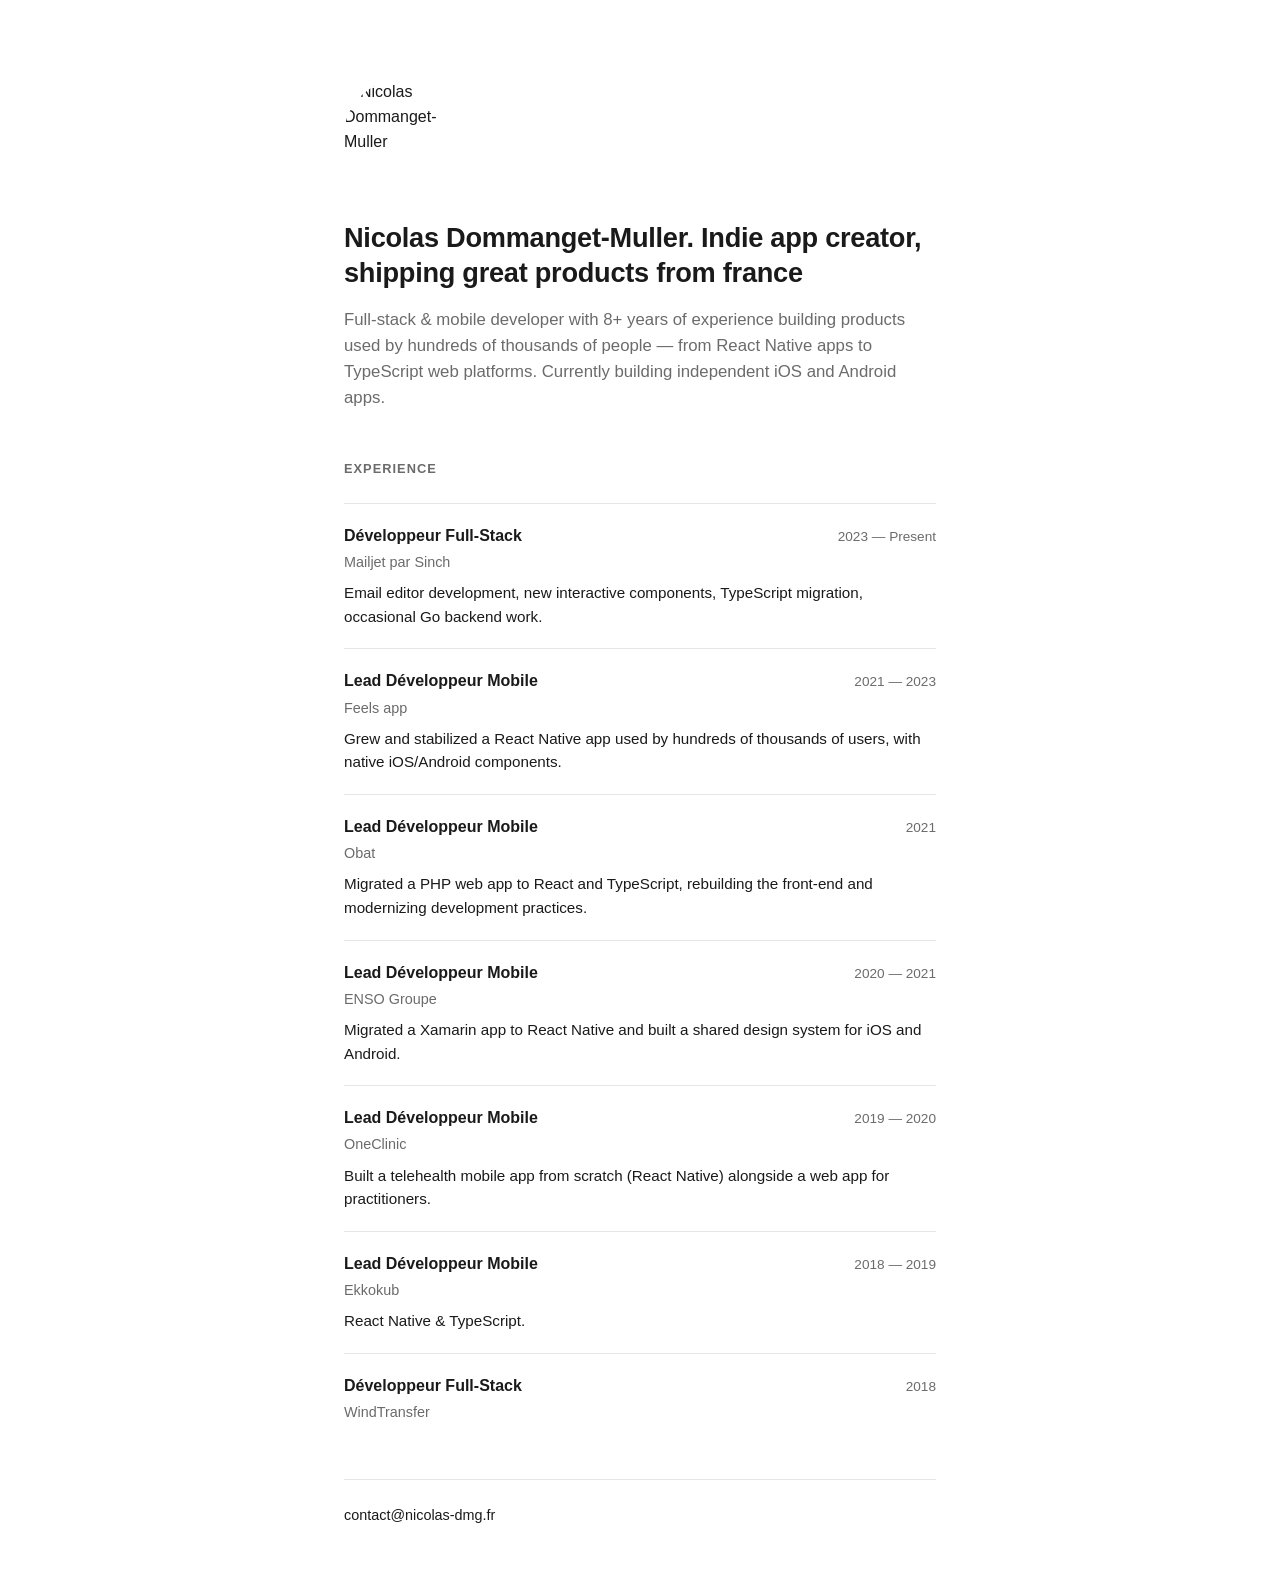
==== index.html @ ff837e32 "10 sep." ====
<!DOCTYPE html>
<html lang="en">
<head>
  <meta charset="UTF-8" />
  <meta name="viewport" content="width=device-width, initial-scale=1.0" />
  <title>Nicolas Dommanget-Muller</title>
  <link rel="stylesheet" href="style.css" />
</head>
<body>
  <main>
    <img
      class="avatar"
      src="https://avatars.githubusercontent.com/u/46563166"
      alt="Nicolas Dommanget-Muller"
      width="112"
      height="112"
    />

    <h1>Nicolas Dommanget-Muller. Indie app creator, shipping great products from france</h1>

    <p class="intro">
      Full-stack &amp; mobile developer with 8+ years of experience building products used
      by hundreds of thousands of people &mdash; from React Native apps to TypeScript web
      platforms. Currently building independent iOS and Android apps.
    </p>

    <section class="experience">
      <h2>Experience</h2>

      <div class="item">
        <div class="item-head">
          <span class="role">Développeur Full-Stack</span>
          <span class="dates">2023 &mdash; Present</span>
        </div>
        <div class="company">Mailjet par Sinch</div>
        <p>Email editor development, new interactive components, TypeScript migration, occasional Go backend work.</p>
      </div>

      <div class="item">
        <div class="item-head">
          <span class="role">Lead Développeur Mobile</span>
          <span class="dates">2021 &mdash; 2023</span>
        </div>
        <div class="company">Feels app</div>
        <p>Grew and stabilized a React Native app used by hundreds of thousands of users, with native iOS/Android components.</p>
      </div>

      <div class="item">
        <div class="item-head">
          <span class="role">Lead Développeur Mobile</span>
          <span class="dates">2021</span>
        </div>
        <div class="company">Obat</div>
        <p>Migrated a PHP web app to React and TypeScript, rebuilding the front-end and modernizing development practices.</p>
      </div>

      <div class="item">
        <div class="item-head">
          <span class="role">Lead Développeur Mobile</span>
          <span class="dates">2020 &mdash; 2021</span>
        </div>
        <div class="company">ENSO Groupe</div>
        <p>Migrated a Xamarin app to React Native and built a shared design system for iOS and Android.</p>
      </div>

      <div class="item">
        <div class="item-head">
          <span class="role">Lead Développeur Mobile</span>
          <span class="dates">2019 &mdash; 2020</span>
        </div>
        <div class="company">OneClinic</div>
        <p>Built a telehealth mobile app from scratch (React Native) alongside a web app for practitioners.</p>
      </div>

      <div class="item">
        <div class="item-head">
          <span class="role">Lead Développeur Mobile</span>
          <span class="dates">2018 &mdash; 2019</span>
        </div>
        <div class="company">Ekkokub</div>
        <p>React Native &amp; TypeScript.</p>
      </div>

      <div class="item">
        <div class="item-head">
          <span class="role">Développeur Full-Stack</span>
          <span class="dates">2018</span>
        </div>
        <div class="company">WindTransfer</div>
      </div>
    </section>

    <footer>
      <a href="mailto:contact@nicolas-dmg.fr">contact@nicolas-dmg.fr</a>
    </footer>
  </main>
</body>
</html>
---- style.css ----
:root {
  color-scheme: light dark;
  --bg: #ffffff;
  --text: #1a1a1a;
  --muted: #6b6b6b;
  --border: #e6e6e6;
  --max-width: 640px;
}

@media (prefers-color-scheme: dark) {
  :root {
    --bg: #111111;
    --text: #f2f2f2;
    --muted: #9a9a9a;
    --border: #2a2a2a;
  }
}

* {
  box-sizing: border-box;
}

body {
  margin: 0;
  background: var(--bg);
  color: var(--text);
  font-family: -apple-system, BlinkMacSystemFont, "Segoe UI", Helvetica, Arial, sans-serif;
  line-height: 1.55;
}

main {
  max-width: var(--max-width);
  margin: 0 auto;
  padding: 5rem 1.5rem 4rem;
}

.avatar {
  display: block;
  width: 7rem;
  height: 7rem;
  border-radius: 50%;
  object-fit: cover;
  margin-bottom: 1.75rem;
}

h1 {
  font-size: 1.7rem;
  font-weight: 600;
  line-height: 1.3;
  margin: 0 0 1rem;
  letter-spacing: -0.01em;
}

.intro {
  color: var(--muted);
  font-size: 1.05rem;
  margin: 0 0 3rem;
}

h2 {
  font-size: 0.8rem;
  text-transform: uppercase;
  letter-spacing: 0.08em;
  color: var(--muted);
  font-weight: 600;
  margin: 0 0 1.5rem;
}

.item {
  padding: 1.25rem 0;
  border-top: 1px solid var(--border);
}

.item:last-child {
  padding-bottom: 0;
}

.item-head {
  display: flex;
  justify-content: space-between;
  align-items: baseline;
  gap: 1rem;
  flex-wrap: wrap;
}

.role {
  font-weight: 600;
}

.dates {
  font-size: 0.85rem;
  color: var(--muted);
  white-space: nowrap;
}

.company {
  color: var(--muted);
  font-size: 0.9rem;
  margin-top: 0.15rem;
}

.item p {
  margin: 0.5rem 0 0;
  font-size: 0.95rem;
}

footer {
  margin-top: 3.5rem;
  padding-top: 1.5rem;
  border-top: 1px solid var(--border);
  font-size: 0.9rem;
}

footer a {
  color: var(--text);
  text-decoration: none;
}

footer a:hover {
  text-decoration: underline;
}
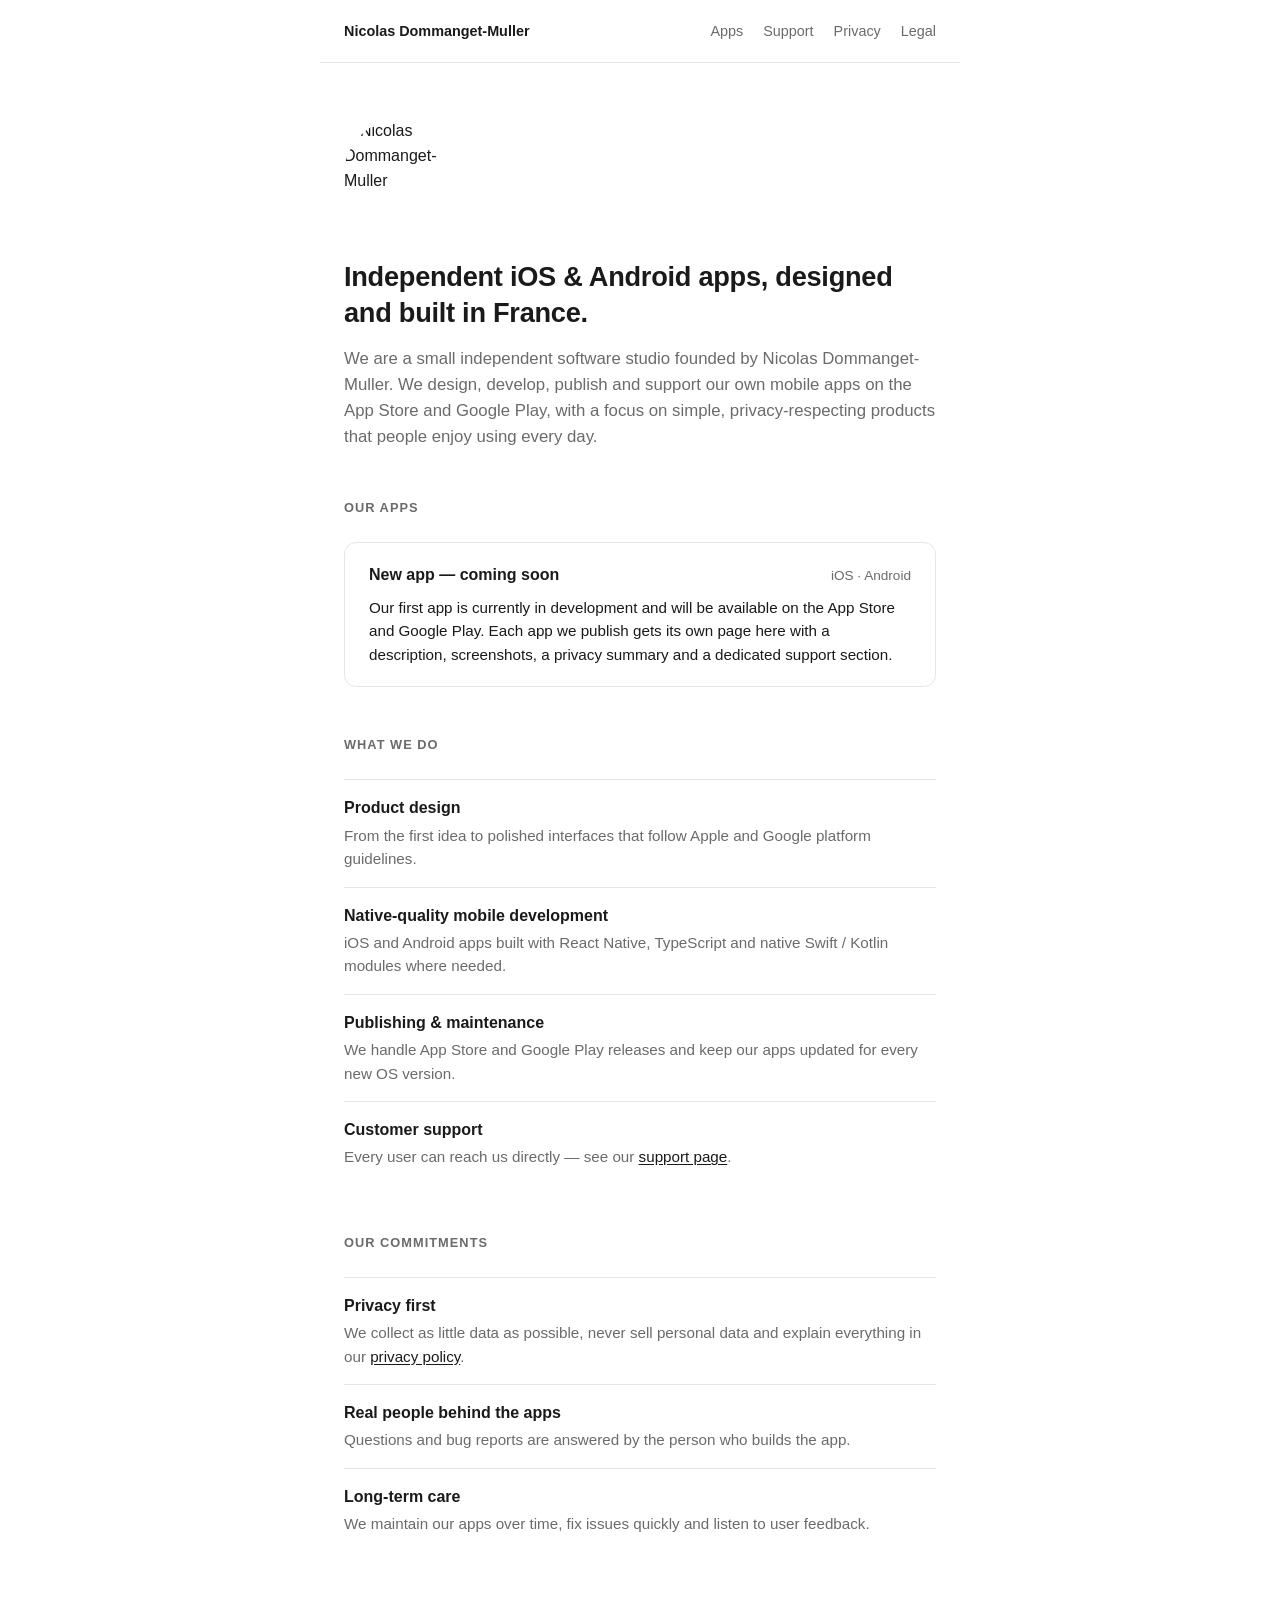
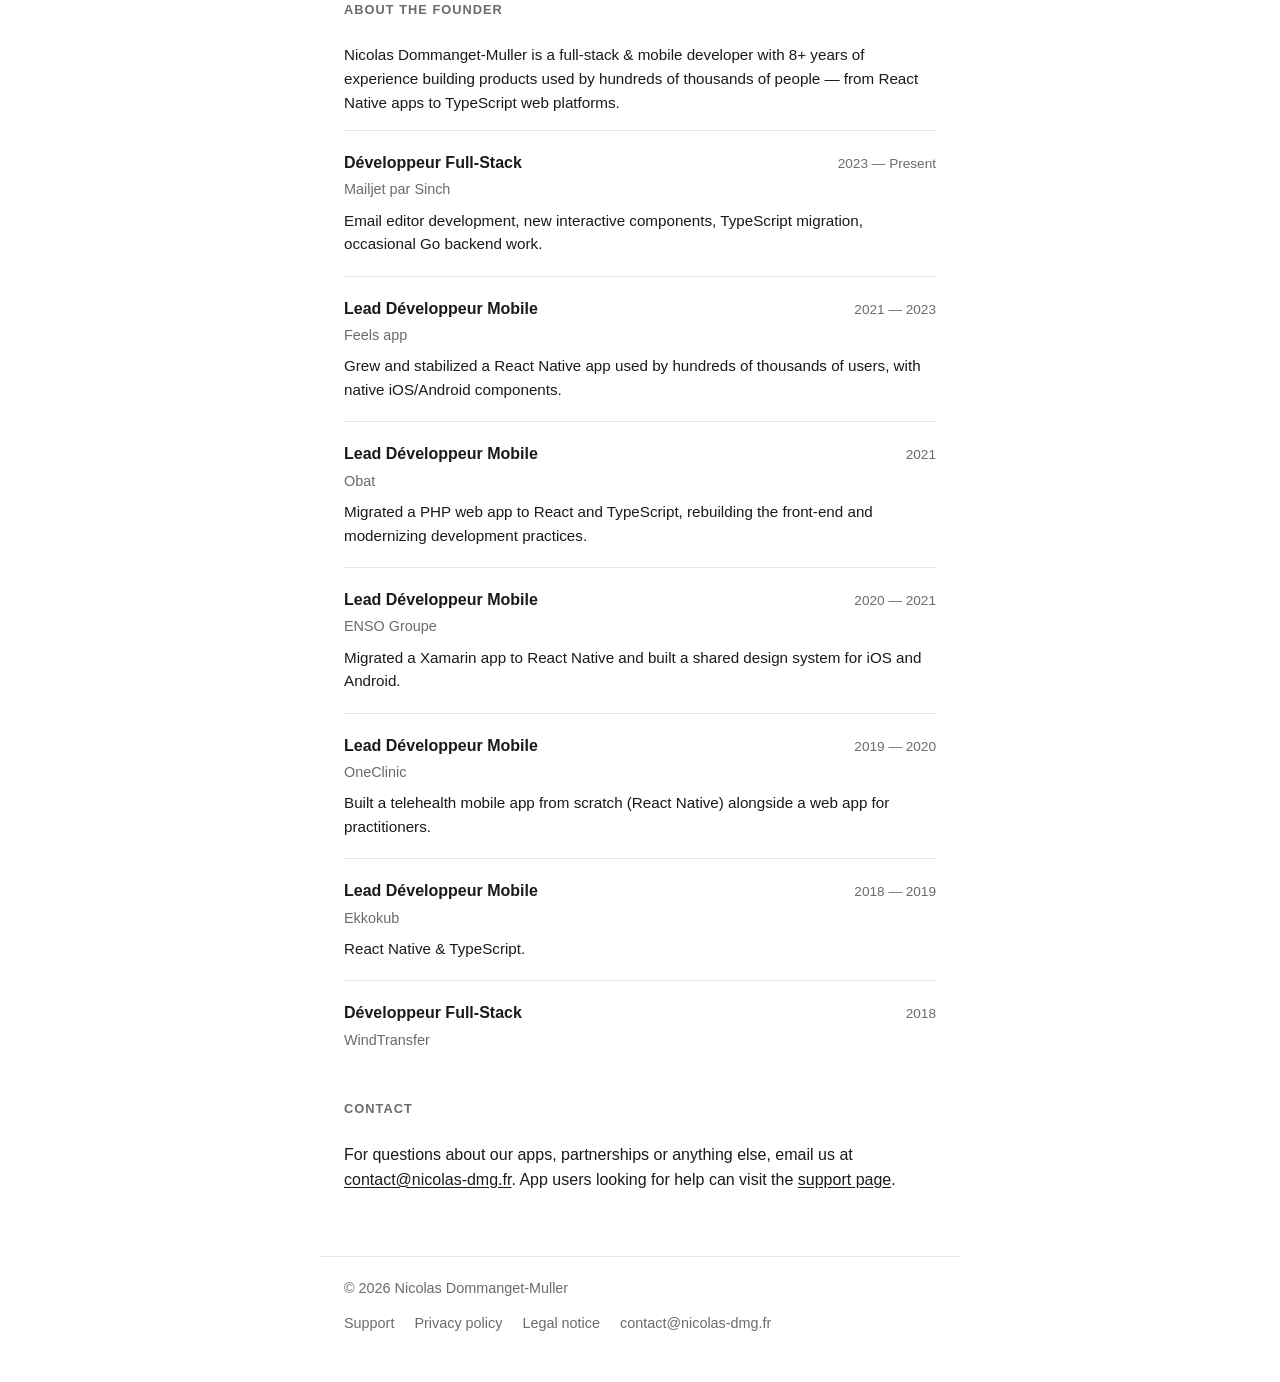
==== commit b32da43a: "Turn site into a full organization website for Apple Developer review Apple flagged nicolas-dmg.fr a" ====
--- a/index.html
+++ b/index.html
@@ -3,10 +3,21 @@
 <head>
   <meta charset="UTF-8" />
   <meta name="viewport" content="width=device-width, initial-scale=1.0" />
-  <title>Nicolas Dommanget-Muller</title>
+  <title>Nicolas Dommanget-Muller — Independent iOS &amp; Android apps</title>
+  <meta name="description" content="Independent studio from France designing, building and supporting iOS and Android apps." />
   <link rel="stylesheet" href="style.css" />
 </head>
 <body>
+  <header class="site-header">
+    <a class="brand" href="index.html">Nicolas Dommanget-Muller</a>
+    <nav>
+      <a href="index.html#apps">Apps</a>
+      <a href="support.html">Support</a>
+      <a href="privacy.html">Privacy</a>
+      <a href="legal.html">Legal</a>
+    </nav>
+  </header>
+
   <main>
     <img
       class="avatar"
@@ -16,16 +27,79 @@
       height="112"
     />
 
-    <h1>Nicolas Dommanget-Muller. Indie app creator, shipping great products from france</h1>
+    <h1>Independent iOS &amp; Android apps, designed and built in France.</h1>
 
     <p class="intro">
-      Full-stack &amp; mobile developer with 8+ years of experience building products used
-      by hundreds of thousands of people &mdash; from React Native apps to TypeScript web
-      platforms. Currently building independent iOS and Android apps.
+      We are a small independent software studio founded by Nicolas Dommanget-Muller.
+      We design, develop, publish and support our own mobile apps on the App Store and
+      Google Play, with a focus on simple, privacy-respecting products that people
+      enjoy using every day.
     </p>
 
+    <section id="apps">
+      <h2>Our apps</h2>
+
+      <div class="card">
+        <div class="item-head">
+          <span class="role">New app — coming soon</span>
+          <span class="dates">iOS &middot; Android</span>
+        </div>
+        <p>
+          Our first app is currently in development and will be available on the App Store
+          and Google Play. Each app we publish gets its own page here with a description,
+          screenshots, a privacy summary and a dedicated support section.
+        </p>
+      </div>
+    </section>
+
+    <section>
+      <h2>What we do</h2>
+      <ul class="features">
+        <li>
+          <strong>Product design</strong>
+          <span>From the first idea to polished interfaces that follow Apple and Google platform guidelines.</span>
+        </li>
+        <li>
+          <strong>Native-quality mobile development</strong>
+          <span>iOS and Android apps built with React Native, TypeScript and native Swift / Kotlin modules where needed.</span>
+        </li>
+        <li>
+          <strong>Publishing &amp; maintenance</strong>
+          <span>We handle App Store and Google Play releases and keep our apps updated for every new OS version.</span>
+        </li>
+        <li>
+          <strong>Customer support</strong>
+          <span>Every user can reach us directly — see our <a href="support.html">support page</a>.</span>
+        </li>
+      </ul>
+    </section>
+
+    <section>
+      <h2>Our commitments</h2>
+      <ul class="features">
+        <li>
+          <strong>Privacy first</strong>
+          <span>We collect as little data as possible, never sell personal data and explain everything in our <a href="privacy.html">privacy policy</a>.</span>
+        </li>
+        <li>
+          <strong>Real people behind the apps</strong>
+          <span>Questions and bug reports are answered by the person who builds the app.</span>
+        </li>
+        <li>
+          <strong>Long-term care</strong>
+          <span>We maintain our apps over time, fix issues quickly and listen to user feedback.</span>
+        </li>
+      </ul>
+    </section>
+
     <section class="experience">
-      <h2>Experience</h2>
+      <h2>About the founder</h2>
+
+      <p class="section-intro">
+        Nicolas Dommanget-Muller is a full-stack &amp; mobile developer with 8+ years of experience
+        building products used by hundreds of thousands of people — from React Native apps to
+        TypeScript web platforms.
+      </p>
 
       <div class="item">
         <div class="item-head">
@@ -90,9 +164,24 @@
       </div>
     </section>
 
-    <footer>
+    <section id="contact">
+      <h2>Contact</h2>
+      <p>
+        For questions about our apps, partnerships or anything else, email us at
+        <a href="mailto:contact@nicolas-dmg.fr">contact@nicolas-dmg.fr</a>.
+        App users looking for help can visit the <a href="support.html">support page</a>.
+      </p>
+    </section>
+  </main>
+
+  <footer class="site-footer">
+    <div>&copy; 2026 Nicolas Dommanget-Muller</div>
+    <nav>
+      <a href="support.html">Support</a>
+      <a href="privacy.html">Privacy policy</a>
+      <a href="legal.html">Legal notice</a>
       <a href="mailto:contact@nicolas-dmg.fr">contact@nicolas-dmg.fr</a>
-    </footer>
-  </main>
+    </nav>
+  </footer>
 </body>
 </html>
--- a/style.css
+++ b/style.css
@@ -31,7 +31,7 @@
 main {
   max-width: var(--max-width);
   margin: 0 auto;
-  padding: 5rem 1.5rem 4rem;
+  padding: 3.5rem 1.5rem 1rem;
 }
 
 .avatar {
@@ -104,18 +104,154 @@
   font-size: 0.95rem;
 }
 
-footer {
-  margin-top: 3.5rem;
-  padding-top: 1.5rem;
-  border-top: 1px solid var(--border);
+a {
+  color: var(--text);
+  text-underline-offset: 2px;
+}
+
+section {
+  margin-bottom: 3rem;
+}
+
+.site-header,
+.site-footer {
+  max-width: var(--max-width);
+  margin: 0 auto;
+  padding: 1.25rem 1.5rem;
+  display: flex;
+  justify-content: space-between;
+  align-items: center;
+  gap: 0.75rem 1.5rem;
+  flex-wrap: wrap;
   font-size: 0.9rem;
 }
 
-footer a {
+.site-header {
+  border-bottom: 1px solid var(--border);
+}
+
+.brand {
+  font-weight: 600;
+  text-decoration: none;
+}
+
+.site-header nav,
+.site-footer nav {
+  display: flex;
+  gap: 0.5rem 1.25rem;
+  flex-wrap: wrap;
+}
+
+.site-header nav a,
+.site-footer nav a {
+  color: var(--muted);
+  text-decoration: none;
+}
+
+.site-header nav a:hover,
+.site-footer nav a:hover,
+.site-header nav a[aria-current="page"] {
   color: var(--text);
-  text-decoration: none;
-}
-
-footer a:hover {
-  text-decoration: underline;
-}
+}
+
+.site-footer {
+  border-top: 1px solid var(--border);
+  color: var(--muted);
+  padding-bottom: 3rem;
+}
+
+.card {
+  border: 1px solid var(--border);
+  border-radius: 12px;
+  padding: 1.25rem 1.5rem;
+}
+
+.card p {
+  margin: 0.5rem 0 0;
+  font-size: 0.95rem;
+}
+
+.card ul {
+  margin: 0.5rem 0 0;
+  padding-left: 1.25rem;
+  font-size: 0.95rem;
+}
+
+.contact-line {
+  font-weight: 600;
+}
+
+.features {
+  list-style: none;
+  margin: 0;
+  padding: 0;
+}
+
+.features li {
+  padding: 1rem 0;
+  border-top: 1px solid var(--border);
+}
+
+.features strong,
+.features span {
+  display: block;
+}
+
+.features span {
+  color: var(--muted);
+  font-size: 0.95rem;
+  margin-top: 0.15rem;
+}
+
+.section-intro {
+  margin: 0 0 1rem;
+  font-size: 0.95rem;
+}
+
+details {
+  border-top: 1px solid var(--border);
+  padding: 1rem 0;
+}
+
+details:last-of-type {
+  border-bottom: 1px solid var(--border);
+}
+
+summary {
+  cursor: pointer;
+  font-weight: 600;
+}
+
+details p {
+  margin: 0.75rem 0 0;
+  color: var(--muted);
+  font-size: 0.95rem;
+}
+
+.prose h2 {
+  margin-top: 2.5rem;
+}
+
+.prose p,
+.prose li {
+  font-size: 0.95rem;
+}
+
+.prose ul {
+  padding-left: 1.25rem;
+}
+
+.prose ul.plain {
+  list-style: none;
+  padding-left: 0;
+}
+
+.updated,
+.muted {
+  color: var(--muted);
+}
+
+.updated {
+  font-size: 0.9rem;
+  margin-top: -0.5rem;
+}
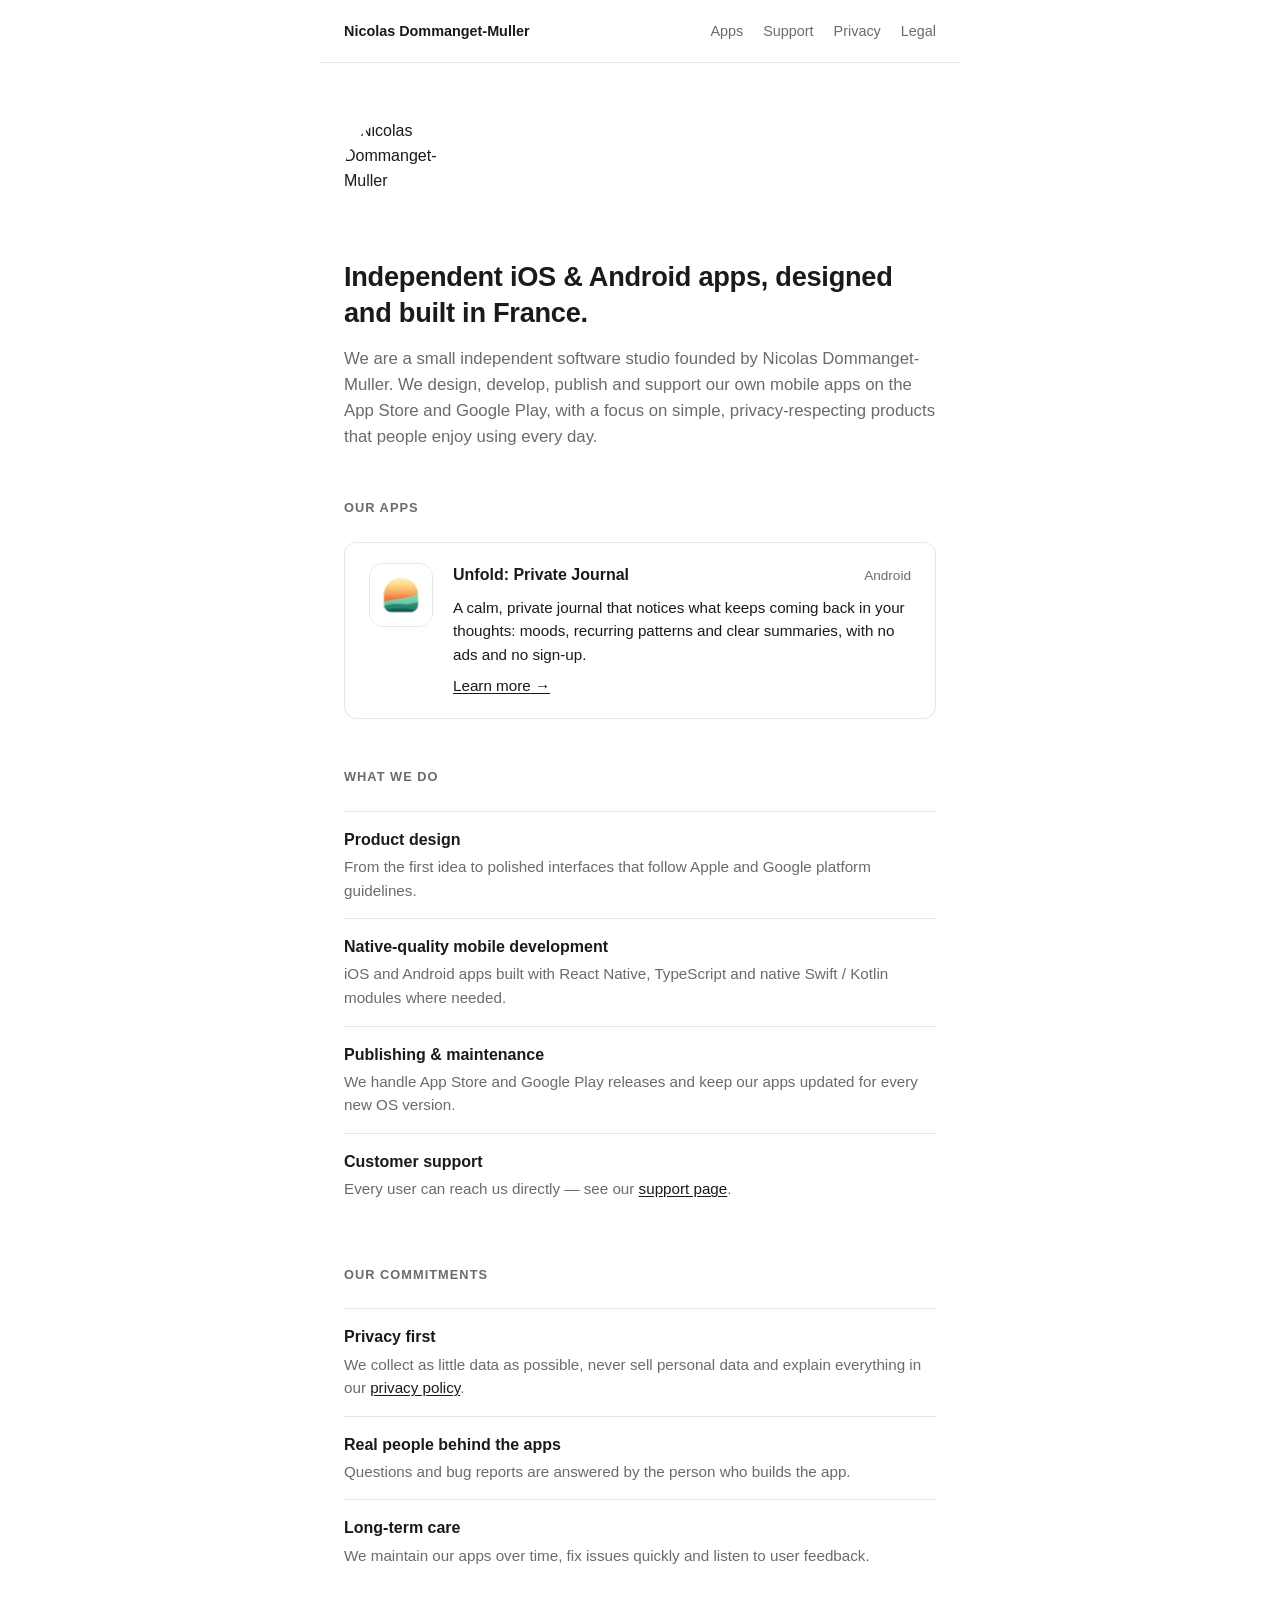
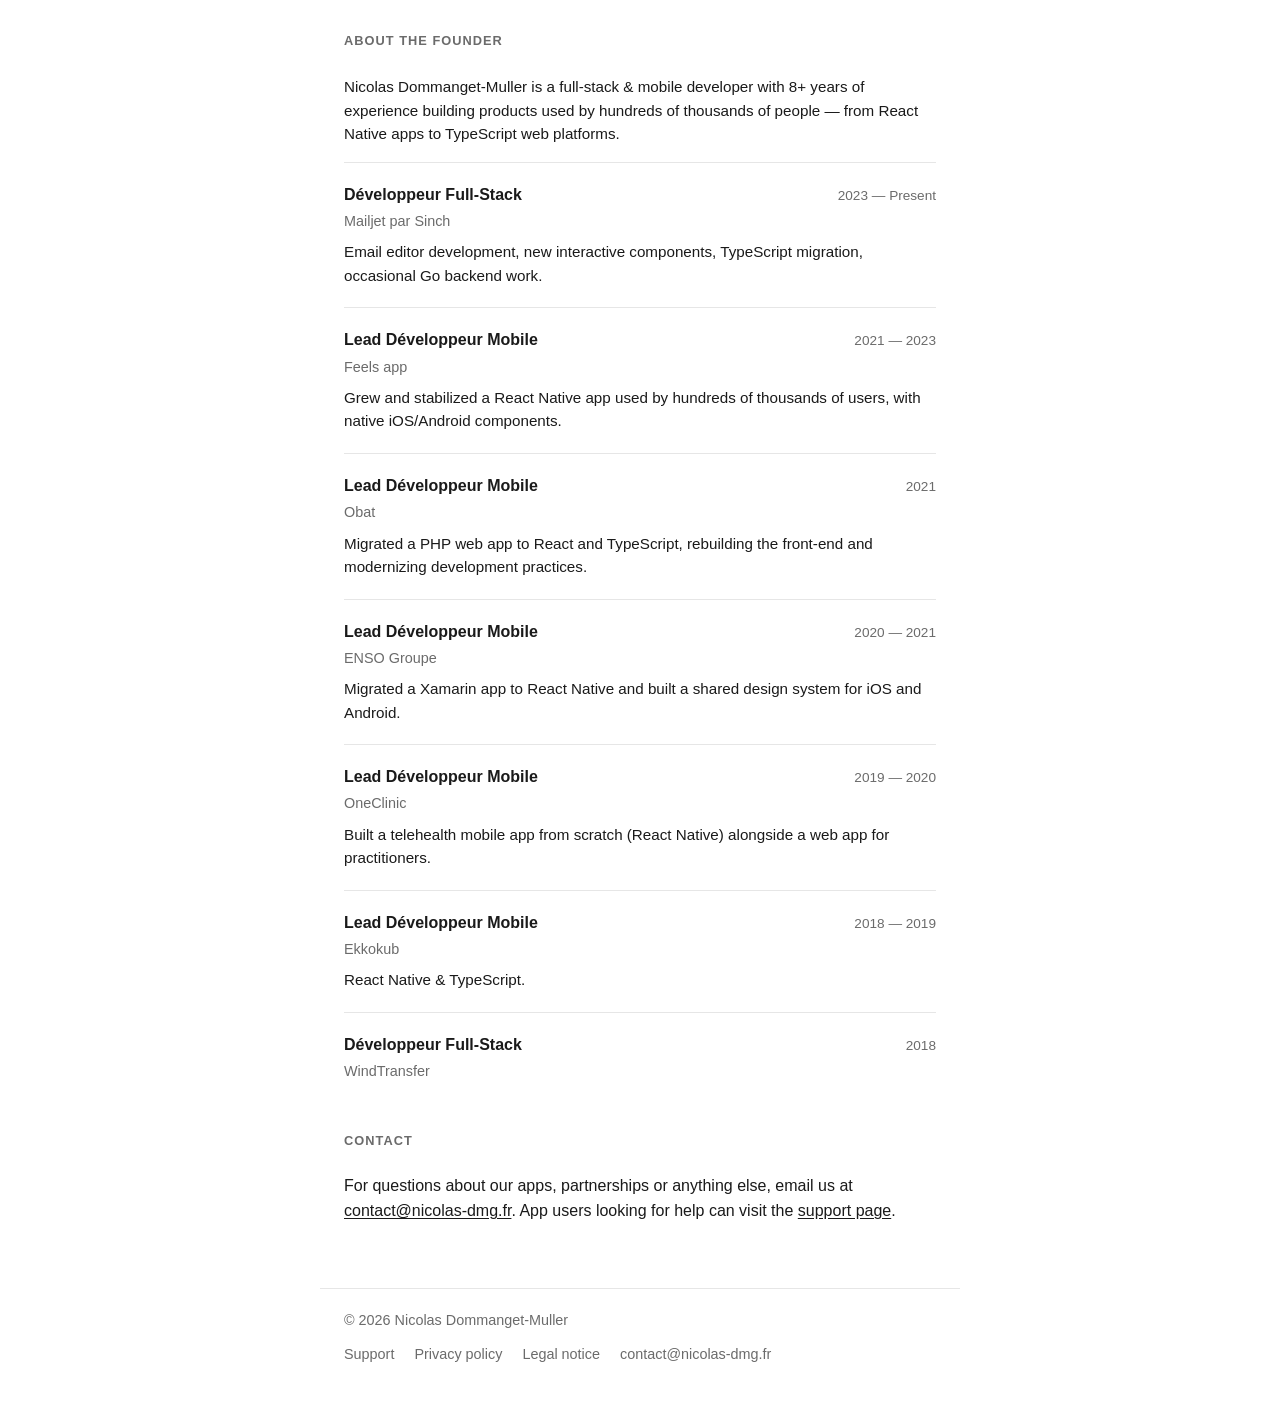
==== commit 4549f071: "Add Unfold app to Our apps section and create its page Replace the coming-soon card with Unfold: Pri" ====
--- a/index.html
+++ b/index.html
@@ -39,17 +39,22 @@
     <section id="apps">
       <h2>Our apps</h2>
 
-      <div class="card">
-        <div class="item-head">
-          <span class="role">New app — coming soon</span>
-          <span class="dates">iOS &middot; Android</span>
+      <a class="card app-card" href="unfold.html">
+        <img class="app-icon" src="images/unfold-icon.png" alt="" width="64" height="64" />
+        <div>
+          <div class="item-head">
+            <span class="role">Unfold: Private Journal</span>
+            <span class="dates">Android</span>
+          </div>
+          <p>
+            A calm, private journal that notices what keeps coming back in your thoughts:
+            moods, recurring patterns and clear summaries, with no ads and no sign-up.
+          </p>
+          <p class="app-links">
+            <span class="link">Learn more &rarr;</span>
+          </p>
         </div>
-        <p>
-          Our first app is currently in development and will be available on the App Store
-          and Google Play. Each app we publish gets its own page here with a description,
-          screenshots, a privacy summary and a dedicated support section.
-        </p>
-      </div>
+      </a>
     </section>
 
     <section>
--- a/style.css
+++ b/style.css
@@ -255,3 +255,83 @@
   font-size: 0.9rem;
   margin-top: -0.5rem;
 }
+
+.app-card {
+  display: flex;
+  gap: 1.25rem;
+  align-items: flex-start;
+  text-decoration: none;
+  color: inherit;
+  transition: border-color 0.15s ease;
+}
+
+.app-card:hover {
+  border-color: var(--muted);
+}
+
+.app-card > div {
+  flex: 1;
+  min-width: 0;
+}
+
+.app-icon {
+  flex: none;
+  width: 4rem;
+  height: 4rem;
+  border-radius: 22%;
+  border: 1px solid var(--border);
+}
+
+.app-links .link {
+  text-decoration: underline;
+  text-underline-offset: 2px;
+}
+
+.app-hero {
+  display: flex;
+  gap: 1.5rem;
+  align-items: center;
+  margin-bottom: 1.5rem;
+}
+
+.app-hero .app-icon {
+  width: 6rem;
+  height: 6rem;
+}
+
+.app-hero h1 {
+  margin: 0;
+}
+
+.app-hero .company {
+  margin-top: 0.35rem;
+}
+
+.store-button {
+  display: inline-block;
+  background: var(--text);
+  color: var(--bg);
+  padding: 0.7rem 1.25rem;
+  border-radius: 10px;
+  font-weight: 600;
+  text-decoration: none;
+  margin: 0 0 3rem;
+}
+
+.store-button:hover {
+  opacity: 0.85;
+}
+
+.note {
+  border-left: 3px solid var(--border);
+  padding-left: 1rem;
+  color: var(--muted);
+  font-size: 0.95rem;
+}
+
+@media (max-width: 480px) {
+  .app-hero {
+    flex-direction: column;
+    align-items: flex-start;
+  }
+}
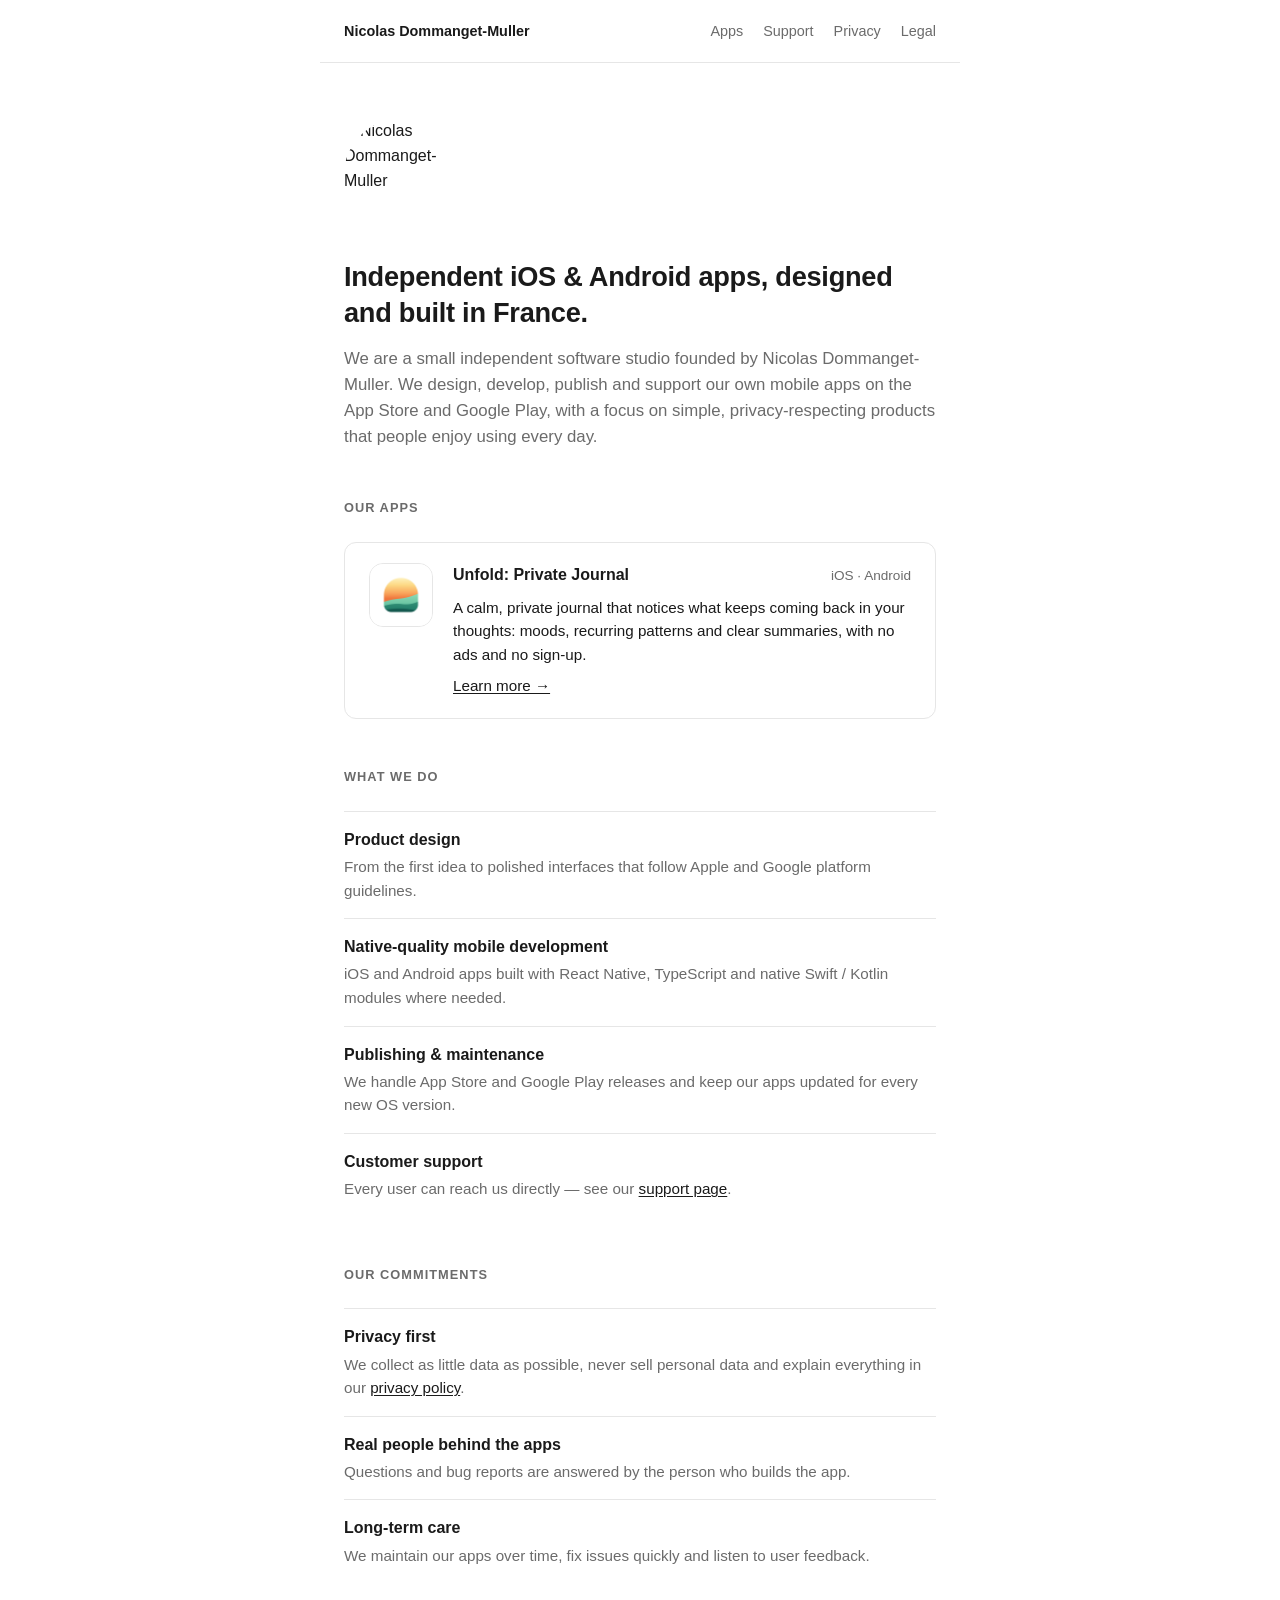
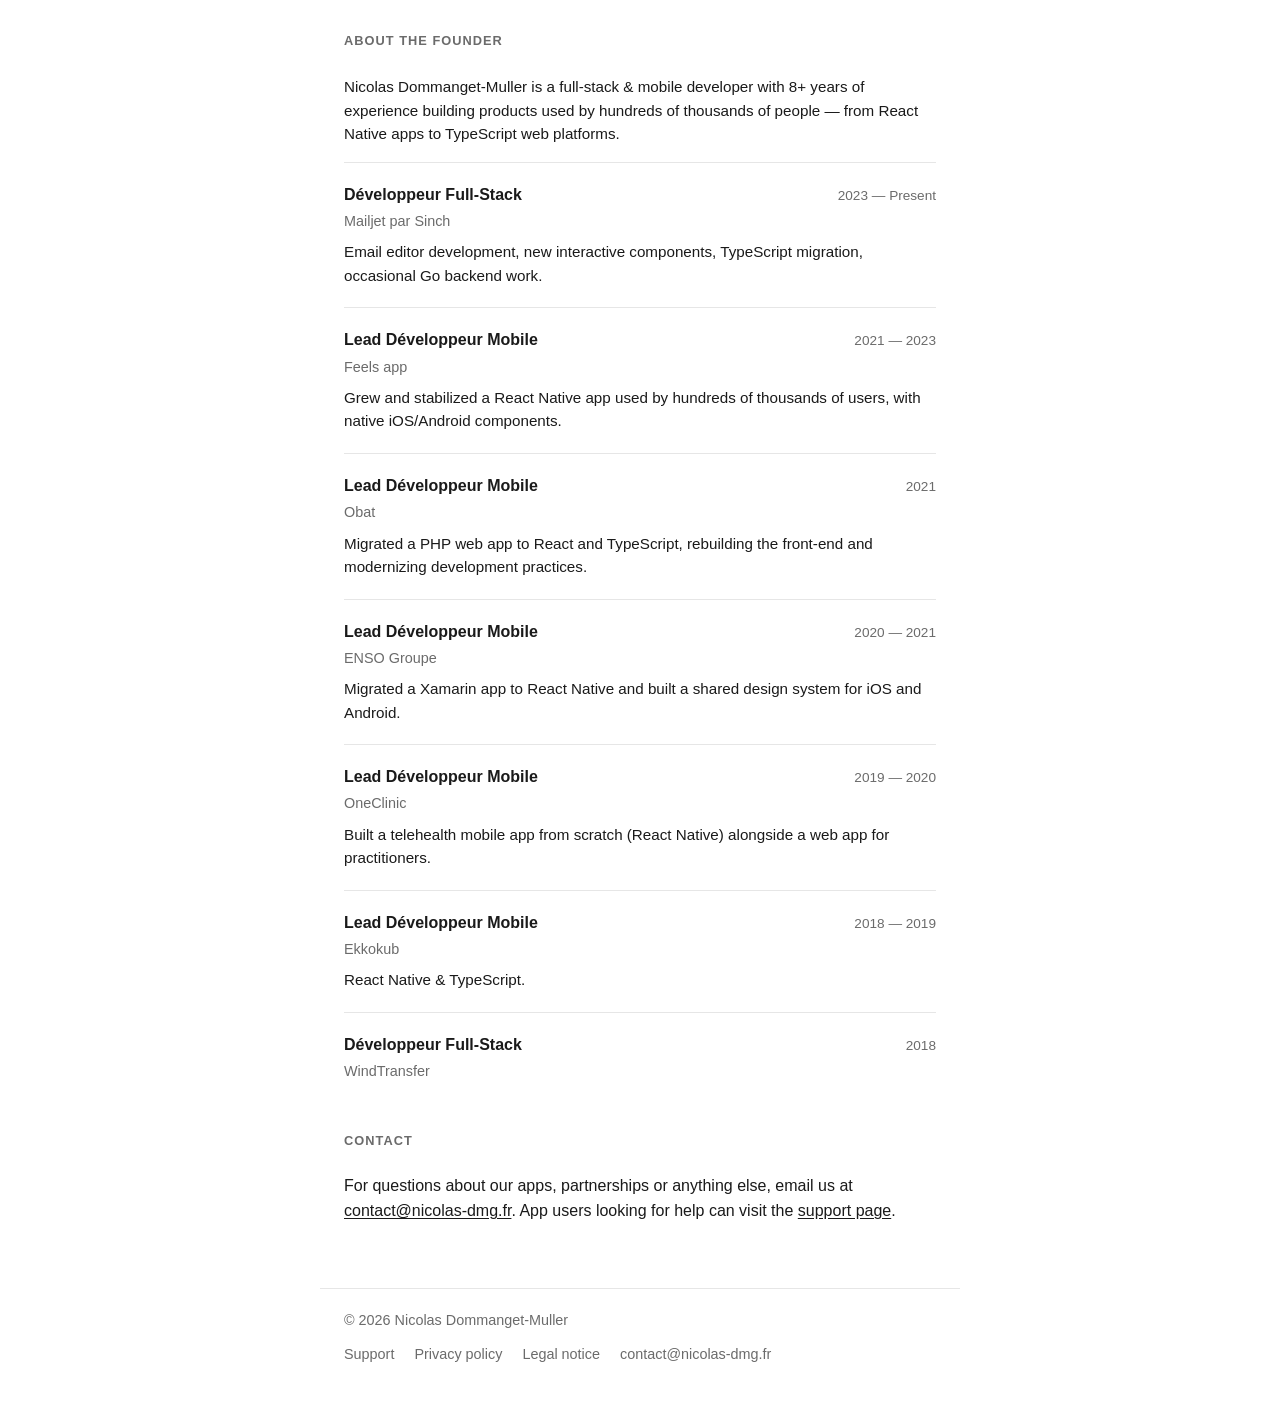
==== commit ecbcfeb9: "Add App Store button to Unfold page The app is in App Store review, so the button is a non-clickable" ====
--- a/index.html
+++ b/index.html
@@ -44,7 +44,7 @@
         <div>
           <div class="item-head">
             <span class="role">Unfold: Private Journal</span>
-            <span class="dates">Android</span>
+            <span class="dates">iOS &middot; Android</span>
           </div>
           <p>
             A calm, private journal that notices what keeps coming back in your thoughts:
--- a/style.css
+++ b/style.css
@@ -315,10 +315,23 @@
   border-radius: 10px;
   font-weight: 600;
   text-decoration: none;
+}
+
+.store-buttons {
+  display: flex;
+  flex-wrap: wrap;
+  gap: 0.75rem;
   margin: 0 0 3rem;
 }
 
-.store-button:hover {
+.store-button.is-pending {
+  background: transparent;
+  color: var(--muted);
+  border: 1px solid var(--border);
+  cursor: default;
+}
+
+a.store-button:hover {
   opacity: 0.85;
 }
 
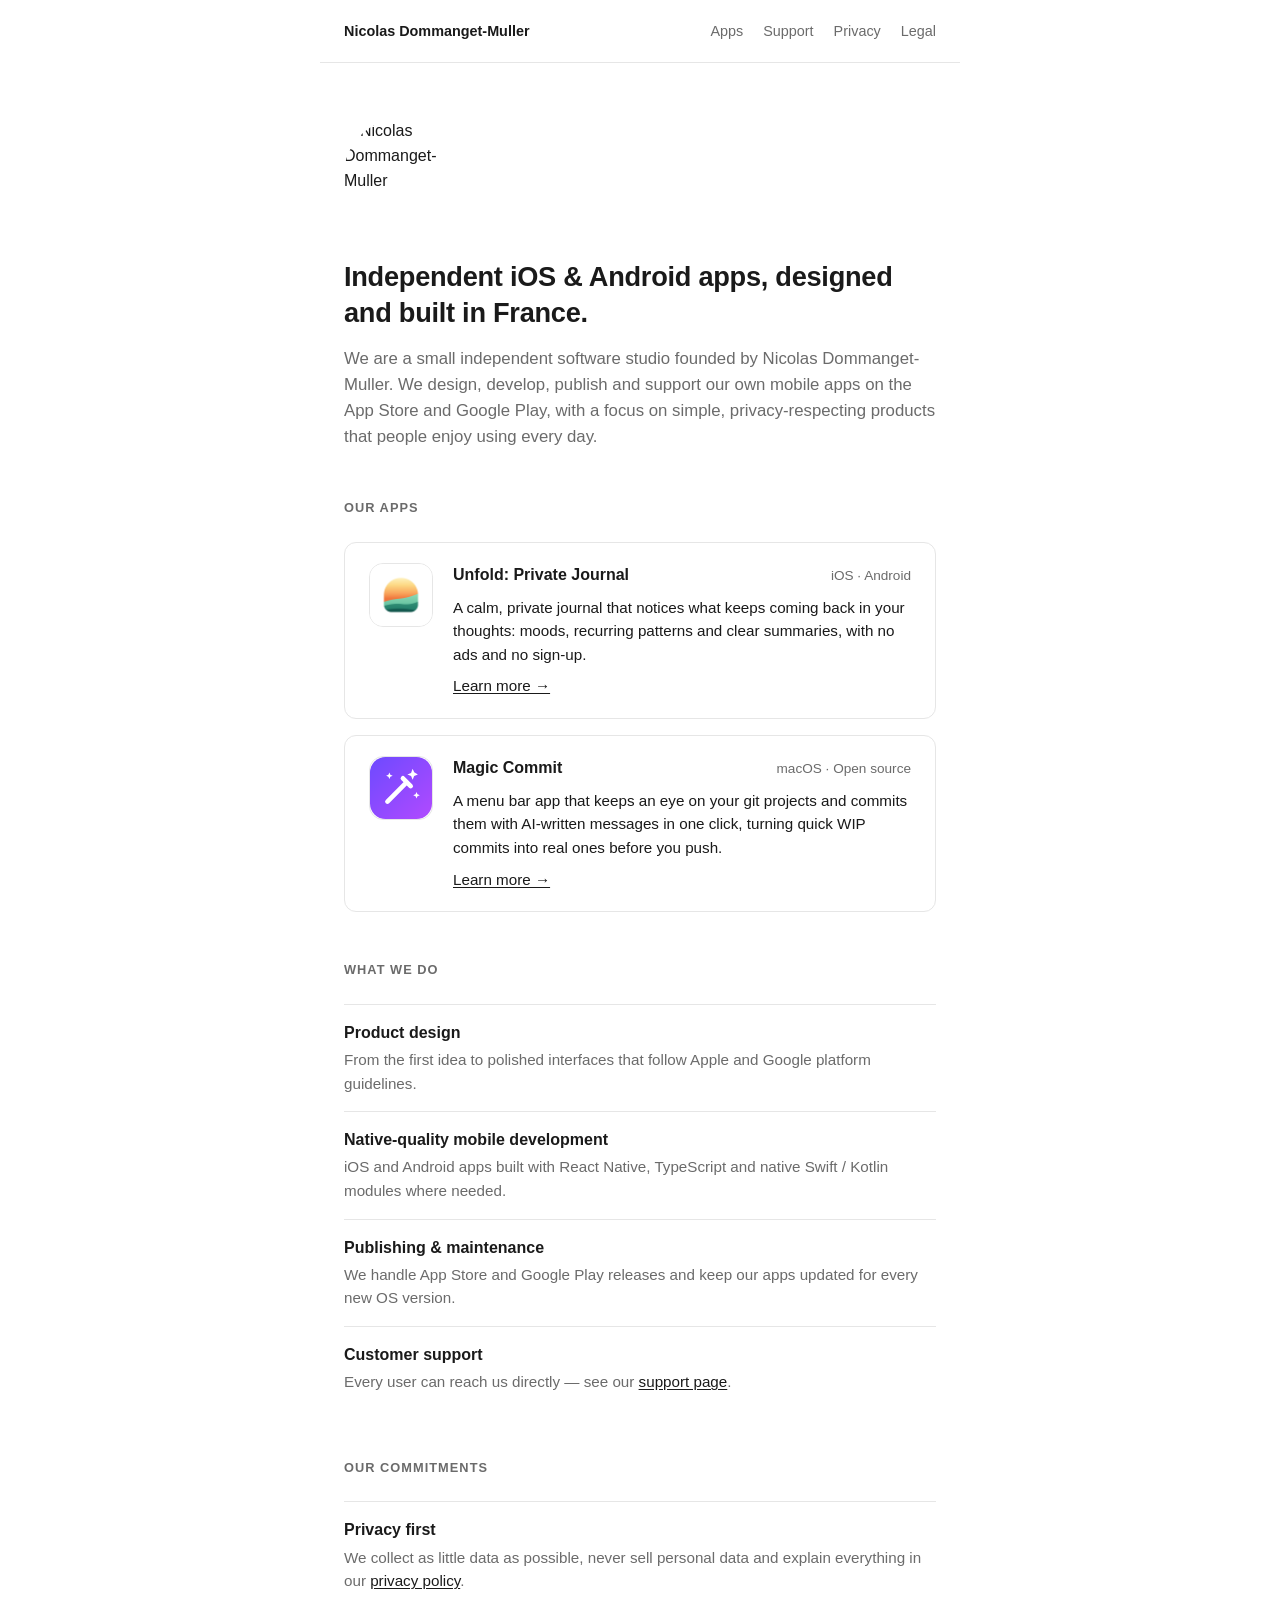
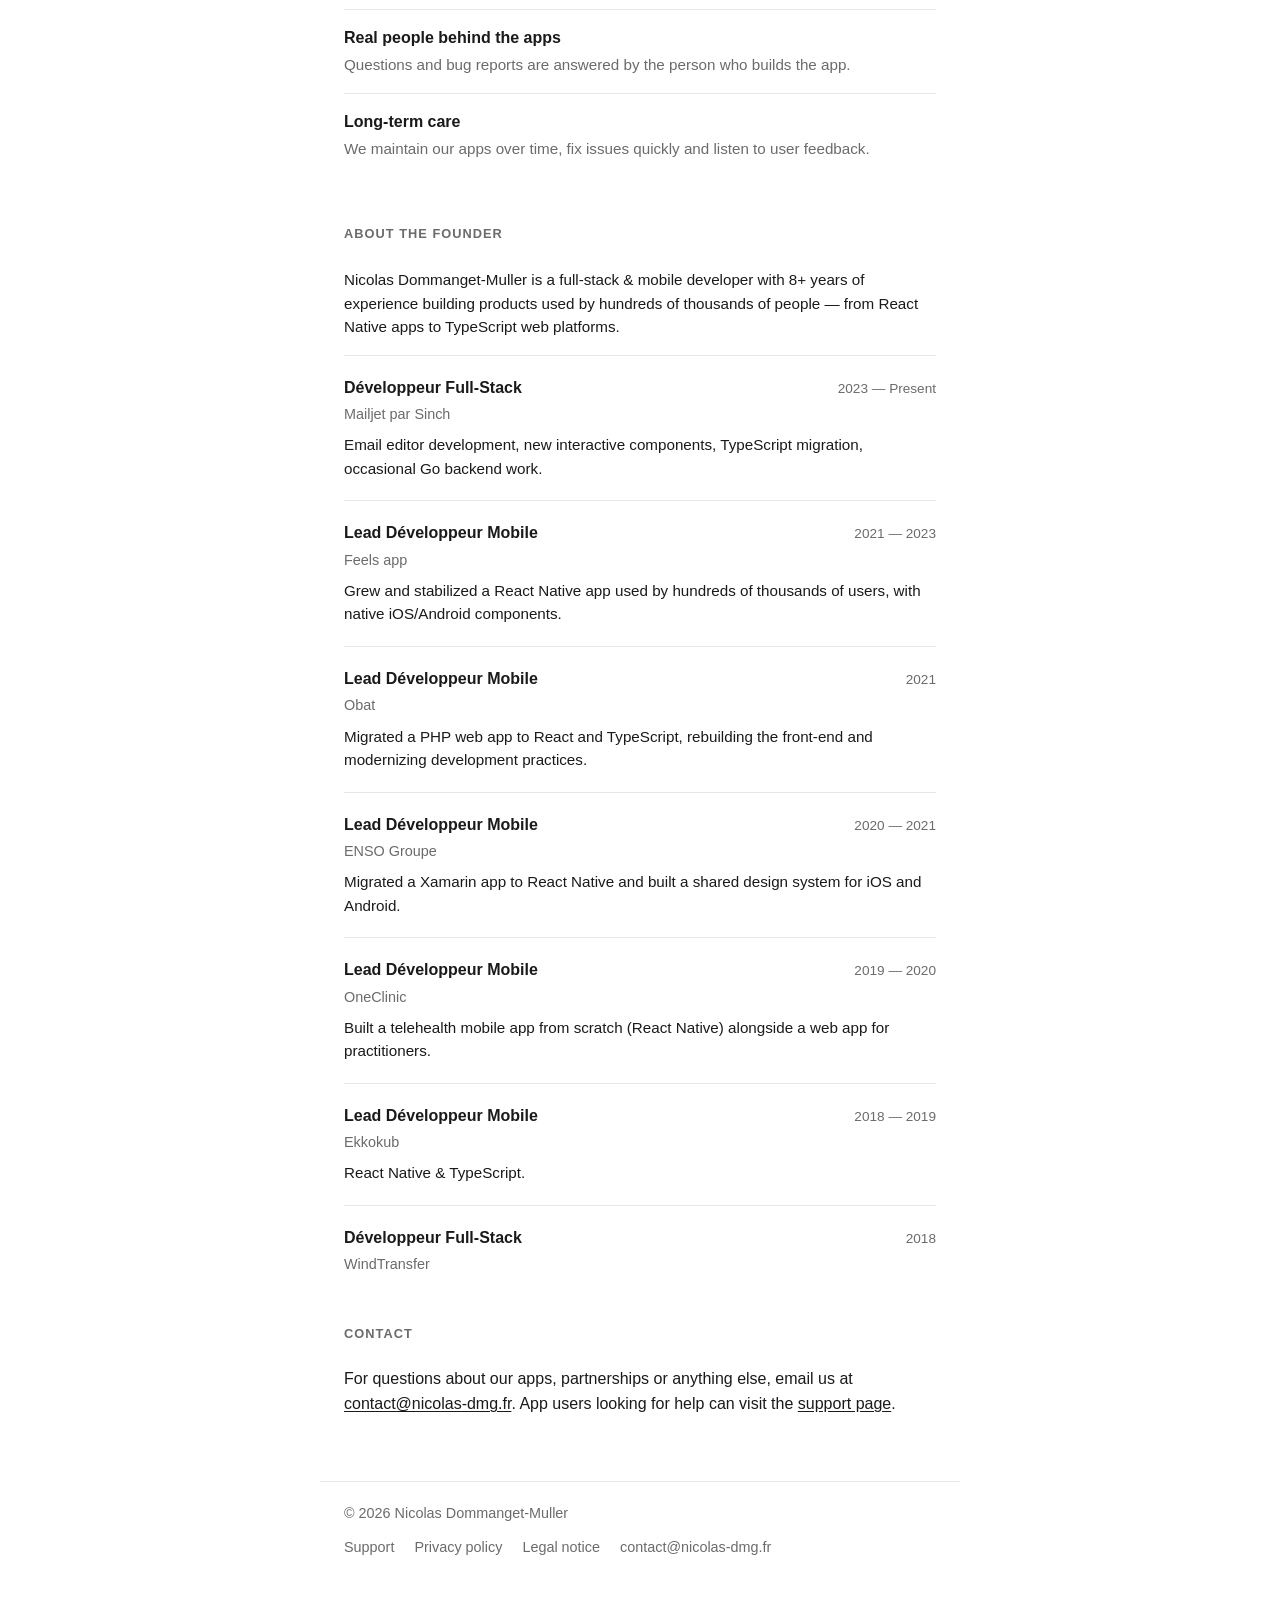
==== commit 8d429e9e: "Add Magic Commit to Our apps and a Projects section to README Add a Magic Commit card linking to its" ====
--- a/index.html
+++ b/index.html
@@ -55,6 +55,23 @@
           </p>
         </div>
       </a>
+
+      <a class="card app-card" href="https://magic-commit.nicolas-dmg.fr/">
+        <img class="app-icon" src="images/magic-commit-icon.svg" alt="" width="64" height="64" />
+        <div>
+          <div class="item-head">
+            <span class="role">Magic Commit</span>
+            <span class="dates">macOS &middot; Open source</span>
+          </div>
+          <p>
+            A menu bar app that keeps an eye on your git projects and commits them with
+            AI-written messages in one click, turning quick WIP commits into real ones before you push.
+          </p>
+          <p class="app-links">
+            <span class="link">Learn more &rarr;</span>
+          </p>
+        </div>
+      </a>
     </section>
 
     <section>
--- a/style.css
+++ b/style.css
@@ -265,6 +265,10 @@
   transition: border-color 0.15s ease;
 }
 
+.app-card + .app-card {
+  margin-top: 1rem;
+}
+
 .app-card:hover {
   border-color: var(--muted);
 }
